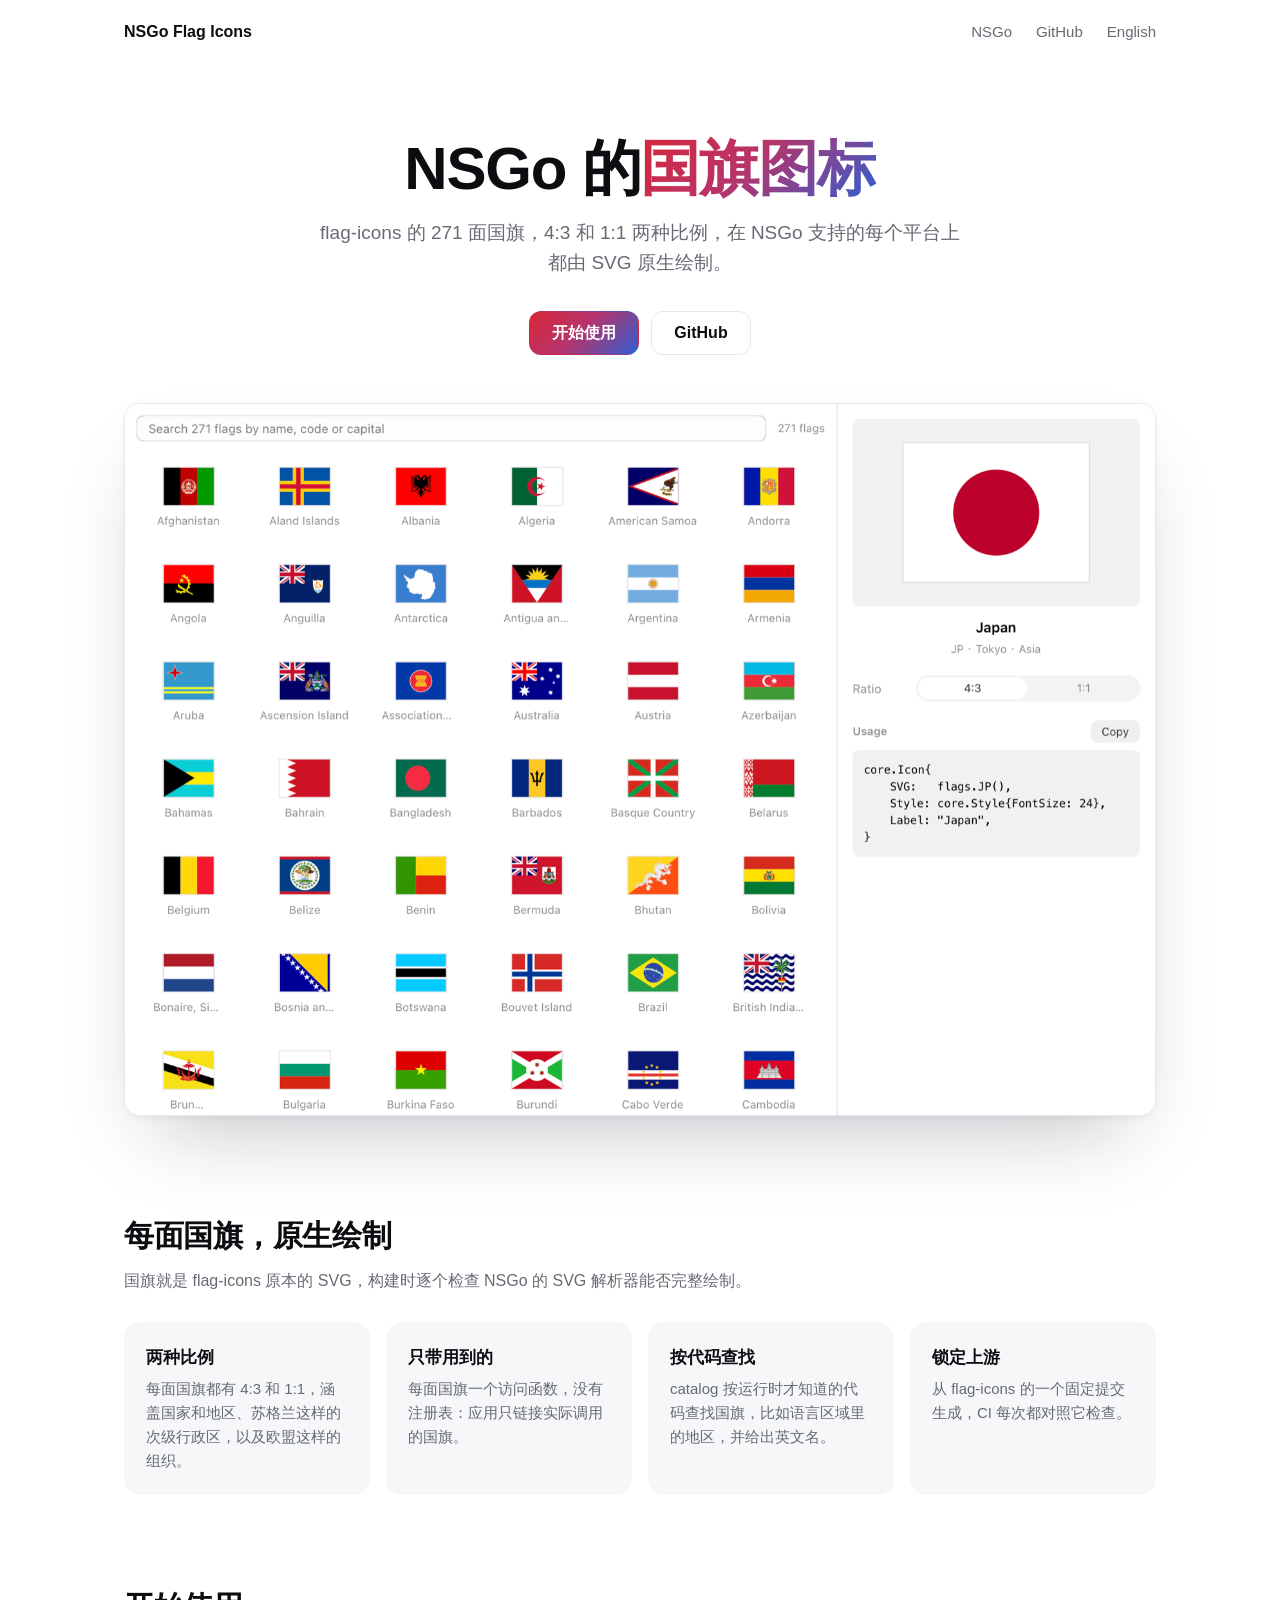
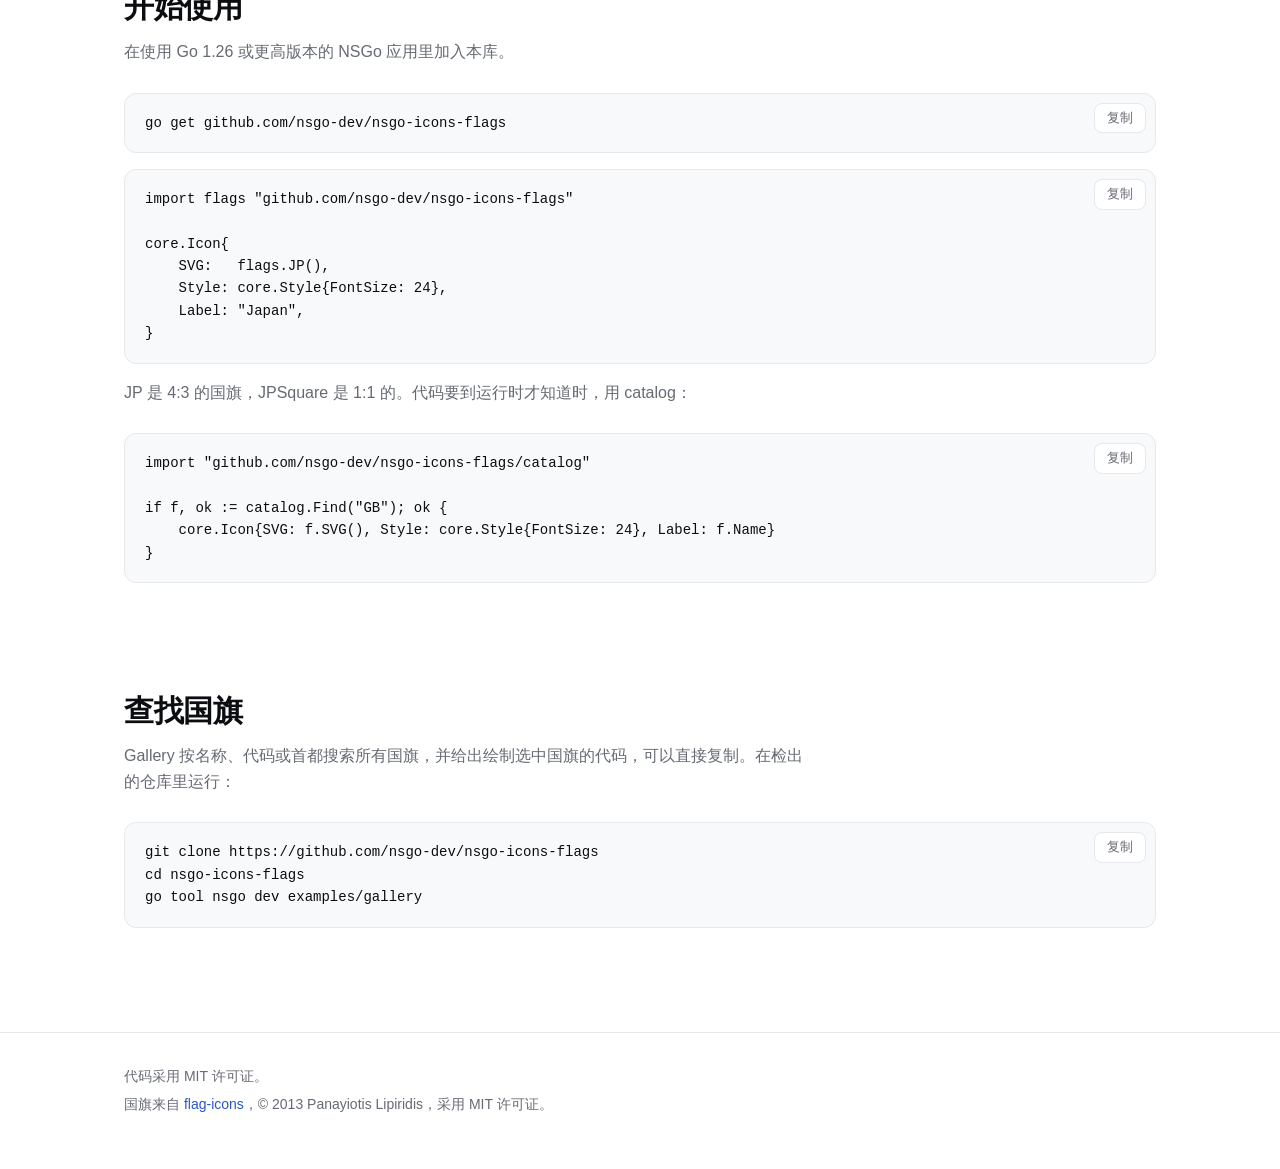
==== website/zh/index.html @ 1339c113 "feat: add a website on GitHub Pages" ====
<!doctype html>
<html lang="zh-CN">
<head>
  <meta charset="utf-8" />
  <meta name="viewport" content="width=device-width, initial-scale=1" />
  <title>NSGo 国旗图标</title>
  <meta name="description" content="把 flag-icons 的 271 面国旗带到 NSGo 原生应用，有 4:3 和 1:1 两种比例。" />
  <link rel="alternate" hreflang="en" href="../" />
  <link rel="stylesheet" href="../style.css" />
</head>
<body>
  <header>
    <div class="wrap">
      <a class="name" href="./">NSGo Flag Icons</a>
      <a href="https://github.com/nsgo-dev/nsgo">NSGo</a>
      <a href="https://github.com/nsgo-dev/nsgo-icons-flags">GitHub</a>
      <a href="../" hreflang="en" lang="en">English</a>
    </div>
  </header>

  <main>
    <div class="wrap hero">
      <h1>NSGo 的<span>国旗图标</span></h1>
      <p>flag-icons 的 271 面国旗，4:3 和 1:1 两种比例，在 NSGo 支持的每个平台上都由 SVG 原生绘制。</p>
      <div class="actions">
        <a class="button primary" href="#start">开始使用</a>
        <a class="button" href="https://github.com/nsgo-dev/nsgo-icons-flags">GitHub</a>
      </div>
    </div>

    <div class="wrap">
      <img class="shot" src="../assets/gallery.png" width="1600" height="1105"
        alt="Gallery：国旗网格，以及选中国旗和绘制它的代码" />
    </div>

    <section>
      <div class="wrap">
        <h2>每面国旗，原生绘制</h2>
        <p>国旗就是 flag-icons 原本的 SVG，构建时逐个检查 NSGo 的 SVG 解析器能否完整绘制。</p>
        <div class="features">
          <div><h3>两种比例</h3><p>每面国旗都有 4:3 和 1:1，涵盖国家和地区、苏格兰这样的次级行政区，以及欧盟这样的组织。</p></div>
          <div><h3>只带用到的</h3><p>每面国旗一个访问函数，没有注册表：应用只链接实际调用的国旗。</p></div>
          <div><h3>按代码查找</h3><p>catalog 按运行时才知道的代码查找国旗，比如语言区域里的地区，并给出英文名。</p></div>
          <div><h3>锁定上游</h3><p>从 flag-icons 的一个固定提交生成，CI 每次都对照它检查。</p></div>
        </div>
      </div>
    </section>

    <section id="start">
      <div class="wrap">
        <h2>开始使用</h2>
        <p>在使用 Go 1.26 或更高版本的 NSGo 应用里加入本库。</p>
        <div class="code">
          <pre>go get github.com/nsgo-dev/nsgo-icons-flags</pre>
          <button type="button" data-copied="已复制">复制</button>
        </div>
        <div class="code">
          <pre>import flags "github.com/nsgo-dev/nsgo-icons-flags"

core.Icon{
	SVG:   flags.JP(),
	Style: core.Style{FontSize: 24},
	Label: "Japan",
}</pre>
          <button type="button" data-copied="已复制">复制</button>
        </div>
        <p>JP 是 4:3 的国旗，JPSquare 是 1:1 的。代码要到运行时才知道时，用 catalog：</p>
        <div class="code">
          <pre>import "github.com/nsgo-dev/nsgo-icons-flags/catalog"

if f, ok := catalog.Find("GB"); ok {
	core.Icon{SVG: f.SVG(), Style: core.Style{FontSize: 24}, Label: f.Name}
}</pre>
          <button type="button" data-copied="已复制">复制</button>
        </div>
      </div>
    </section>

    <section>
      <div class="wrap">
        <h2>查找国旗</h2>
        <p>Gallery 按名称、代码或首都搜索所有国旗，并给出绘制选中国旗的代码，可以直接复制。在检出的仓库里运行：</p>
        <div class="code">
          <pre>git clone https://github.com/nsgo-dev/nsgo-icons-flags
cd nsgo-icons-flags
go tool nsgo dev examples/gallery</pre>
          <button type="button" data-copied="已复制">复制</button>
        </div>
      </div>
    </section>
  </main>

  <footer>
    <div class="wrap">
      <p>代码采用 MIT 许可证。</p>
      <p>国旗来自 <a href="https://github.com/lipis/flag-icons">flag-icons</a>，© 2013 Panayiotis Lipiridis，采用 MIT 许可证。</p>
    </div>
  </footer>
  <script src="../copy.js"></script>
</body>
</html>
---- website/style.css ----
/* The site of NSGo Flag Icons: one static page in English and one in Chinese, white with a red-to-blue accent, dark when the system is. */

:root {
  --bg: #ffffff;
  --soft: #f6f7f9;
  --border: #e7e8ec;
  --text: #0c0d10;
  --muted: #666a73;
  --blue: #2f5fd0;
  --blue-ink: #2a56c6;
  --gradient: linear-gradient(135deg, #d62839, #b8336a 45%, #2f5fd0);
  --code: #f8f9fb;
  --shadow: 0 2px 6px rgb(16 24 40 / 5%), 0 40px 80px -32px rgb(16 24 40 / 28%);
  color-scheme: light dark;
}

@media (prefers-color-scheme: dark) {
  :root {
    --bg: #0f1012;
    --soft: #17181b;
    --border: #2a2c31;
    --text: #f2f3f5;
    --muted: #9a9ea8;
    --blue-ink: #8fb0ff;
    --code: #17181b;
    --shadow: 0 40px 80px -32px rgb(0 0 0 / 60%);
  }
}

* { box-sizing: border-box; }

body {
  margin: 0;
  background: var(--bg);
  color: var(--text);
  font: 16px/1.6 -apple-system, BlinkMacSystemFont, "Segoe UI", "PingFang SC", "Microsoft YaHei", sans-serif;
  -webkit-font-smoothing: antialiased;
}

a { color: var(--blue-ink); text-decoration: none; }
a:hover { text-decoration: underline; }

code, pre { font: 14px/1.6 ui-monospace, SFMono-Regular, Menlo, Consolas, monospace; tab-size: 4; }

.wrap { max-width: 1080px; margin: 0 auto; padding: 0 24px; }

header .wrap {
  display: flex;
  align-items: center;
  gap: 24px;
  height: 64px;
}

header .name { font-weight: 600; color: var(--text); margin-right: auto; }
header a:not(.name) { color: var(--muted); font-size: 15px; }

.hero { text-align: center; padding: 72px 0 48px; }

.hero h1 {
  margin: 0 0 16px;
  font-size: clamp(36px, 6vw, 60px);
  line-height: 1.1;
  letter-spacing: -0.02em;
}

.hero h1 span {
  background: var(--gradient);
  -webkit-background-clip: text;
  background-clip: text;
  color: transparent;
}

.hero p { margin: 0 auto 32px; max-width: 640px; color: var(--muted); font-size: 19px; }

.actions { display: flex; justify-content: center; gap: 12px; flex-wrap: wrap; }

.button {
  display: inline-flex;
  align-items: center;
  height: 44px;
  padding: 0 22px;
  border-radius: 12px;
  font-weight: 600;
  border: 1px solid var(--border);
  color: var(--text);
}

.button:hover { text-decoration: none; background: var(--soft); }
.button.primary { background: var(--gradient); border-color: transparent; color: #fff; }
.button.primary:hover { filter: brightness(1.05); }

.shot {
  display: block;
  width: 100%;
  height: auto;
  margin: 0 auto 96px;
  border: 1px solid var(--border);
  border-radius: 16px;
  box-shadow: var(--shadow);
}

section { padding: 0 0 88px; }
section h2 { margin: 0 0 8px; font-size: 30px; letter-spacing: -0.01em; }
section > .wrap > p { margin: 0 0 28px; color: var(--muted); max-width: 680px; }

.features {
  display: grid;
  grid-template-columns: repeat(auto-fit, minmax(230px, 1fr));
  gap: 16px;
}

.features div { padding: 22px; border-radius: 16px; background: var(--soft); }
.features h3 { margin: 0 0 6px; font-size: 17px; }
.features p { margin: 0; color: var(--muted); font-size: 15px; }

.code { position: relative; margin: 0 0 16px; }

.code pre {
  margin: 0;
  padding: 18px 20px;
  overflow-x: auto;
  border: 1px solid var(--border);
  border-radius: 12px;
  background: var(--code);
}

.code button {
  position: absolute;
  top: 10px;
  right: 10px;
  padding: 4px 12px;
  border: 1px solid var(--border);
  border-radius: 8px;
  background: var(--bg);
  color: var(--muted);
  font: inherit;
  font-size: 13px;
  cursor: pointer;
}

footer { border-top: 1px solid var(--border); padding: 32px 0 48px; color: var(--muted); font-size: 14px; }
footer p { margin: 0 0 6px; }
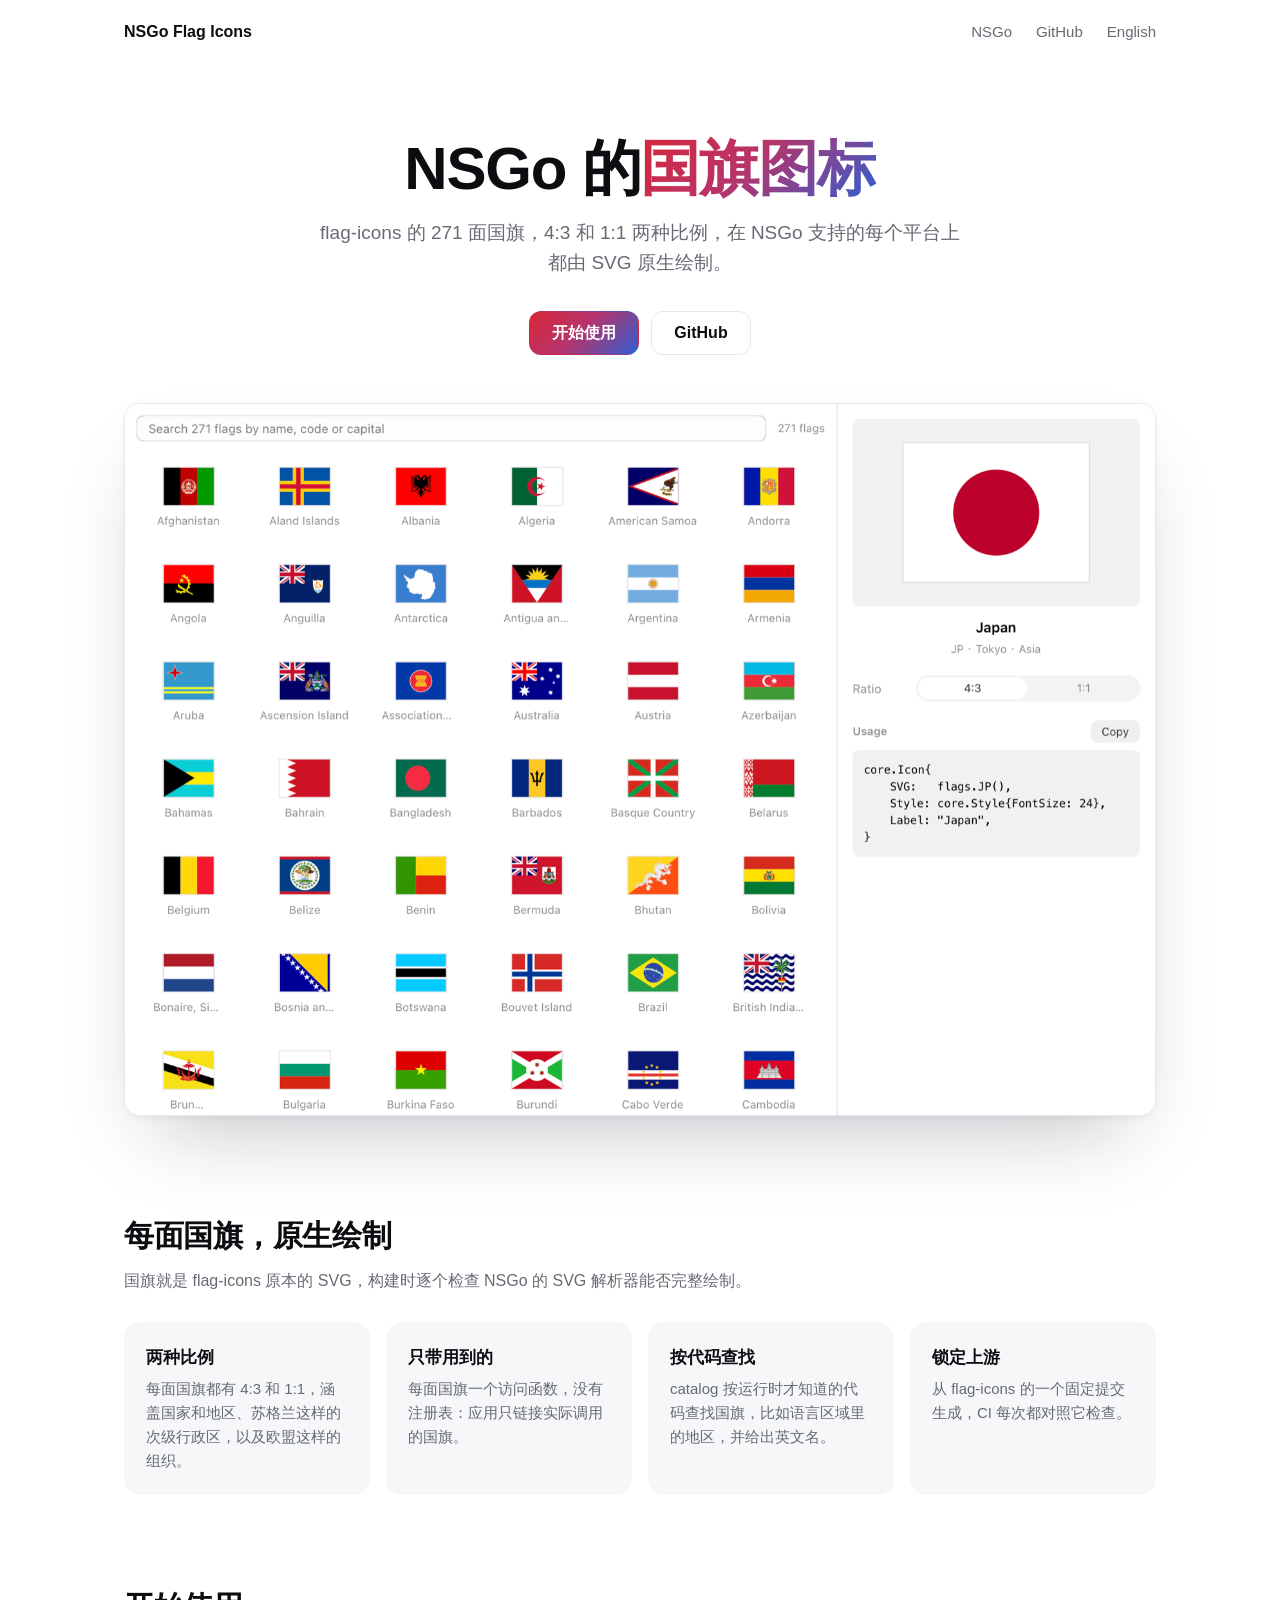
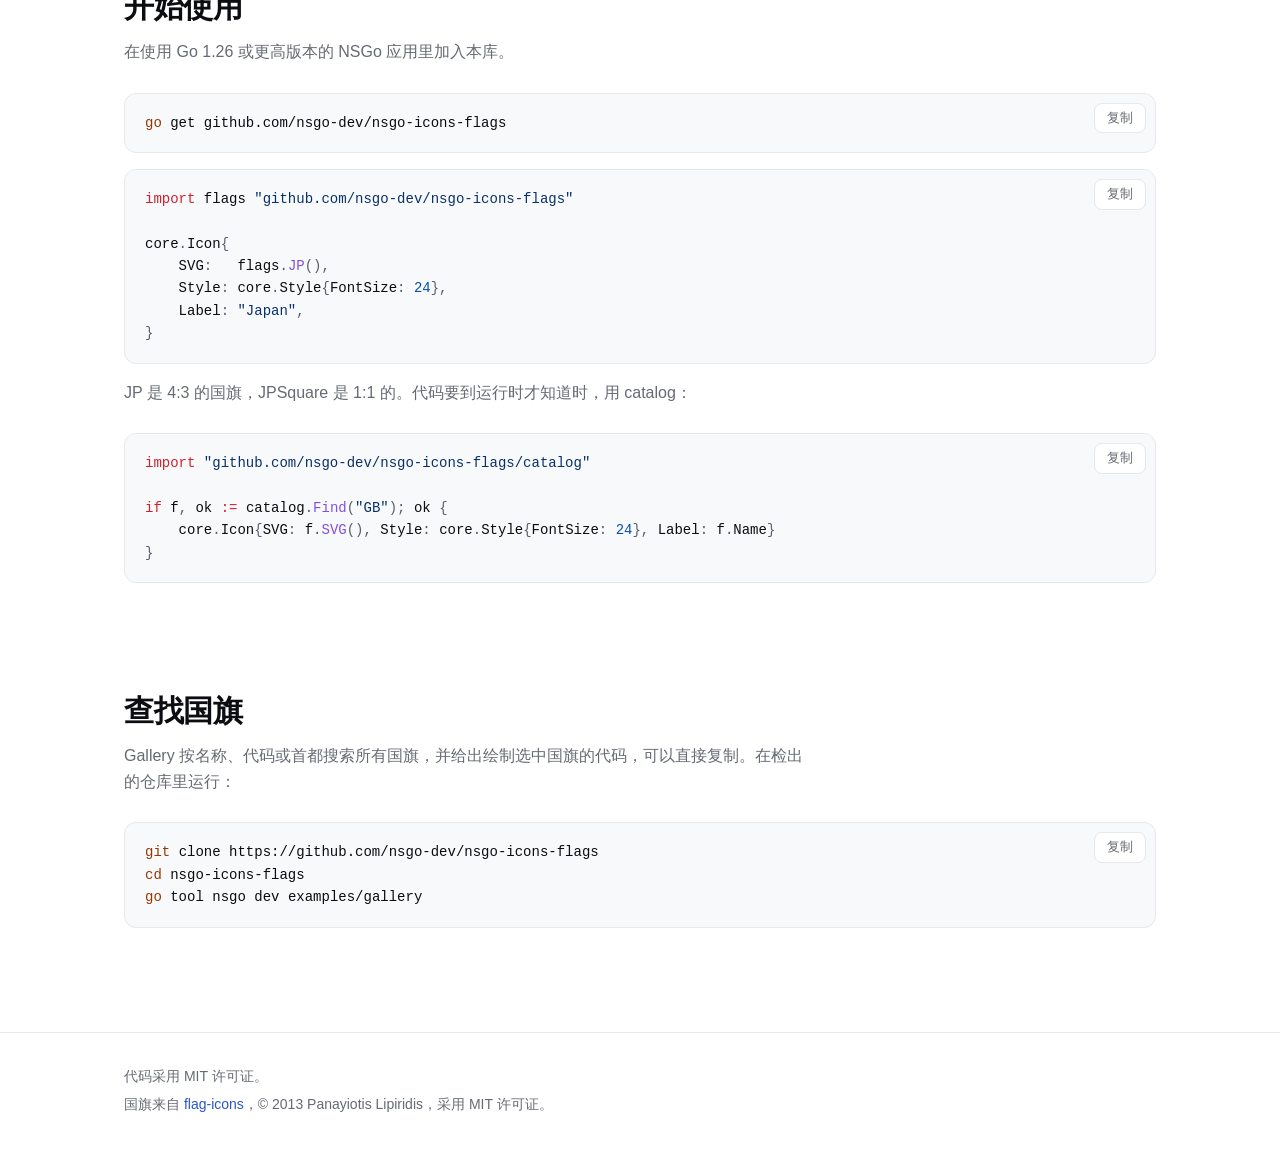
==== commit 6078d120: "feat: highlight the website's code blocks Highlight the Go and shell samples with Pygments when a pa" ====
--- a/website/zh/index.html
+++ b/website/zh/index.html
@@ -51,26 +51,26 @@
         <h2>开始使用</h2>
         <p>在使用 Go 1.26 或更高版本的 NSGo 应用里加入本库。</p>
         <div class="code">
-          <pre>go get github.com/nsgo-dev/nsgo-icons-flags</pre>
+          <pre class="bash"><span class="nb">go</span><span class="w"> </span>get<span class="w"> </span>github.com/nsgo-dev/nsgo-icons-flags</pre>
           <button type="button" data-copied="已复制">复制</button>
         </div>
         <div class="code">
-          <pre>import flags "github.com/nsgo-dev/nsgo-icons-flags"
+          <pre class="go"><span class="kn">import</span><span class="w"> </span><span class="nx">flags</span><span class="w"> </span><span class="s">&quot;github.com/nsgo-dev/nsgo-icons-flags&quot;</span>
 
-core.Icon{
-	SVG:   flags.JP(),
-	Style: core.Style{FontSize: 24},
-	Label: "Japan",
-}</pre>
+<span class="nx">core</span><span class="p">.</span><span class="nx">Icon</span><span class="p">{</span>
+<span class="w">	</span><span class="nx">SVG</span><span class="p">:</span><span class="w">   </span><span class="nx">flags</span><span class="p">.</span><span class="nf">JP</span><span class="p">(),</span>
+<span class="w">	</span><span class="nx">Style</span><span class="p">:</span><span class="w"> </span><span class="nx">core</span><span class="p">.</span><span class="nx">Style</span><span class="p">{</span><span class="nx">FontSize</span><span class="p">:</span><span class="w"> </span><span class="mi">24</span><span class="p">},</span>
+<span class="w">	</span><span class="nx">Label</span><span class="p">:</span><span class="w"> </span><span class="s">&quot;Japan&quot;</span><span class="p">,</span>
+<span class="p">}</span></pre>
           <button type="button" data-copied="已复制">复制</button>
         </div>
         <p>JP 是 4:3 的国旗，JPSquare 是 1:1 的。代码要到运行时才知道时，用 catalog：</p>
         <div class="code">
-          <pre>import "github.com/nsgo-dev/nsgo-icons-flags/catalog"
+          <pre class="go"><span class="kn">import</span><span class="w"> </span><span class="s">&quot;github.com/nsgo-dev/nsgo-icons-flags/catalog&quot;</span>
 
-if f, ok := catalog.Find("GB"); ok {
-	core.Icon{SVG: f.SVG(), Style: core.Style{FontSize: 24}, Label: f.Name}
-}</pre>
+<span class="k">if</span><span class="w"> </span><span class="nx">f</span><span class="p">,</span><span class="w"> </span><span class="nx">ok</span><span class="w"> </span><span class="o">:=</span><span class="w"> </span><span class="nx">catalog</span><span class="p">.</span><span class="nf">Find</span><span class="p">(</span><span class="s">&quot;GB&quot;</span><span class="p">);</span><span class="w"> </span><span class="nx">ok</span><span class="w"> </span><span class="p">{</span>
+<span class="w">	</span><span class="nx">core</span><span class="p">.</span><span class="nx">Icon</span><span class="p">{</span><span class="nx">SVG</span><span class="p">:</span><span class="w"> </span><span class="nx">f</span><span class="p">.</span><span class="nf">SVG</span><span class="p">(),</span><span class="w"> </span><span class="nx">Style</span><span class="p">:</span><span class="w"> </span><span class="nx">core</span><span class="p">.</span><span class="nx">Style</span><span class="p">{</span><span class="nx">FontSize</span><span class="p">:</span><span class="w"> </span><span class="mi">24</span><span class="p">},</span><span class="w"> </span><span class="nx">Label</span><span class="p">:</span><span class="w"> </span><span class="nx">f</span><span class="p">.</span><span class="nx">Name</span><span class="p">}</span>
+<span class="p">}</span></pre>
           <button type="button" data-copied="已复制">复制</button>
         </div>
       </div>
@@ -81,9 +81,9 @@
         <h2>查找国旗</h2>
         <p>Gallery 按名称、代码或首都搜索所有国旗，并给出绘制选中国旗的代码，可以直接复制。在检出的仓库里运行：</p>
         <div class="code">
-          <pre>git clone https://github.com/nsgo-dev/nsgo-icons-flags
-cd nsgo-icons-flags
-go tool nsgo dev examples/gallery</pre>
+          <pre class="bash"><span class="nb">git</span><span class="w"> </span>clone<span class="w"> </span>https://github.com/nsgo-dev/nsgo-icons-flags
+<span class="nb">cd</span><span class="w"> </span>nsgo-icons-flags
+<span class="nb">go</span><span class="w"> </span>tool<span class="w"> </span>nsgo<span class="w"> </span>dev<span class="w"> </span>examples/gallery</pre>
           <button type="button" data-copied="已复制">复制</button>
         </div>
       </div>
--- a/website/style.css
+++ b/website/style.css
@@ -11,6 +11,12 @@
   --gradient: linear-gradient(135deg, #d62839, #b8336a 45%, #2f5fd0);
   --code: #f8f9fb;
   --shadow: 0 2px 6px rgb(16 24 40 / 5%), 0 40px 80px -32px rgb(16 24 40 / 28%);
+  --code-keyword: #cf222e;
+  --code-string: #0a3069;
+  --code-number: #0550ae;
+  --code-func: #8250df;
+  --code-command: #953800;
+  --code-punct: #57606a;
   color-scheme: light dark;
 }
 
@@ -24,6 +30,12 @@
     --blue-ink: #8fb0ff;
     --code: #17181b;
     --shadow: 0 40px 80px -32px rgb(0 0 0 / 60%);
+    --code-keyword: #ff7b72;
+    --code-string: #a5d6ff;
+    --code-number: #79c0ff;
+    --code-func: #d2a8ff;
+    --code-command: #ffa657;
+    --code-punct: #8b949e;
   }
 }
 
@@ -124,6 +136,14 @@
   background: var(--code);
 }
 
+/* Token classes are Pygments' short names; the code blocks are highlighted once, when the page is written. */
+.code .k, .code .kn, .code .o { color: var(--code-keyword); }
+.code .s { color: var(--code-string); }
+.code .mi { color: var(--code-number); }
+.code .nf { color: var(--code-func); }
+.code .nb { color: var(--code-command); }
+.code .p { color: var(--code-punct); }
+
 .code button {
   position: absolute;
   top: 10px;
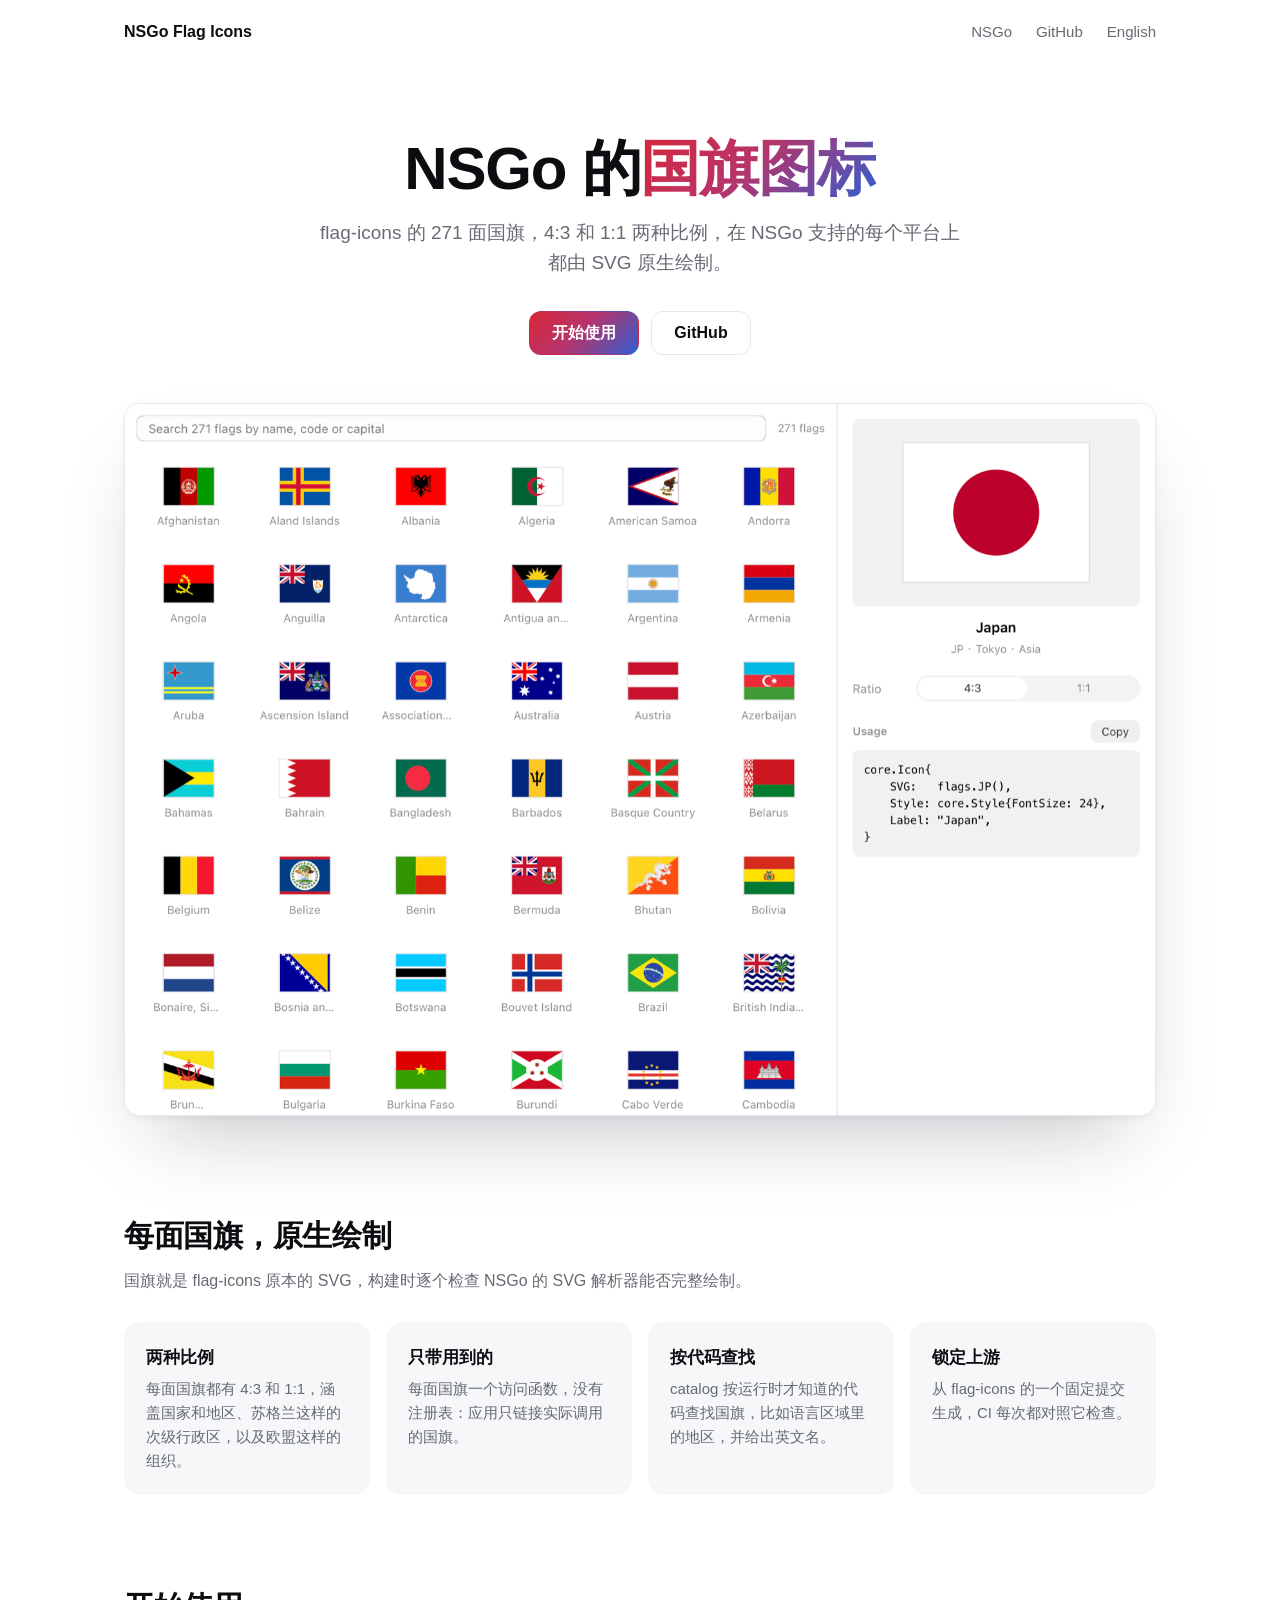
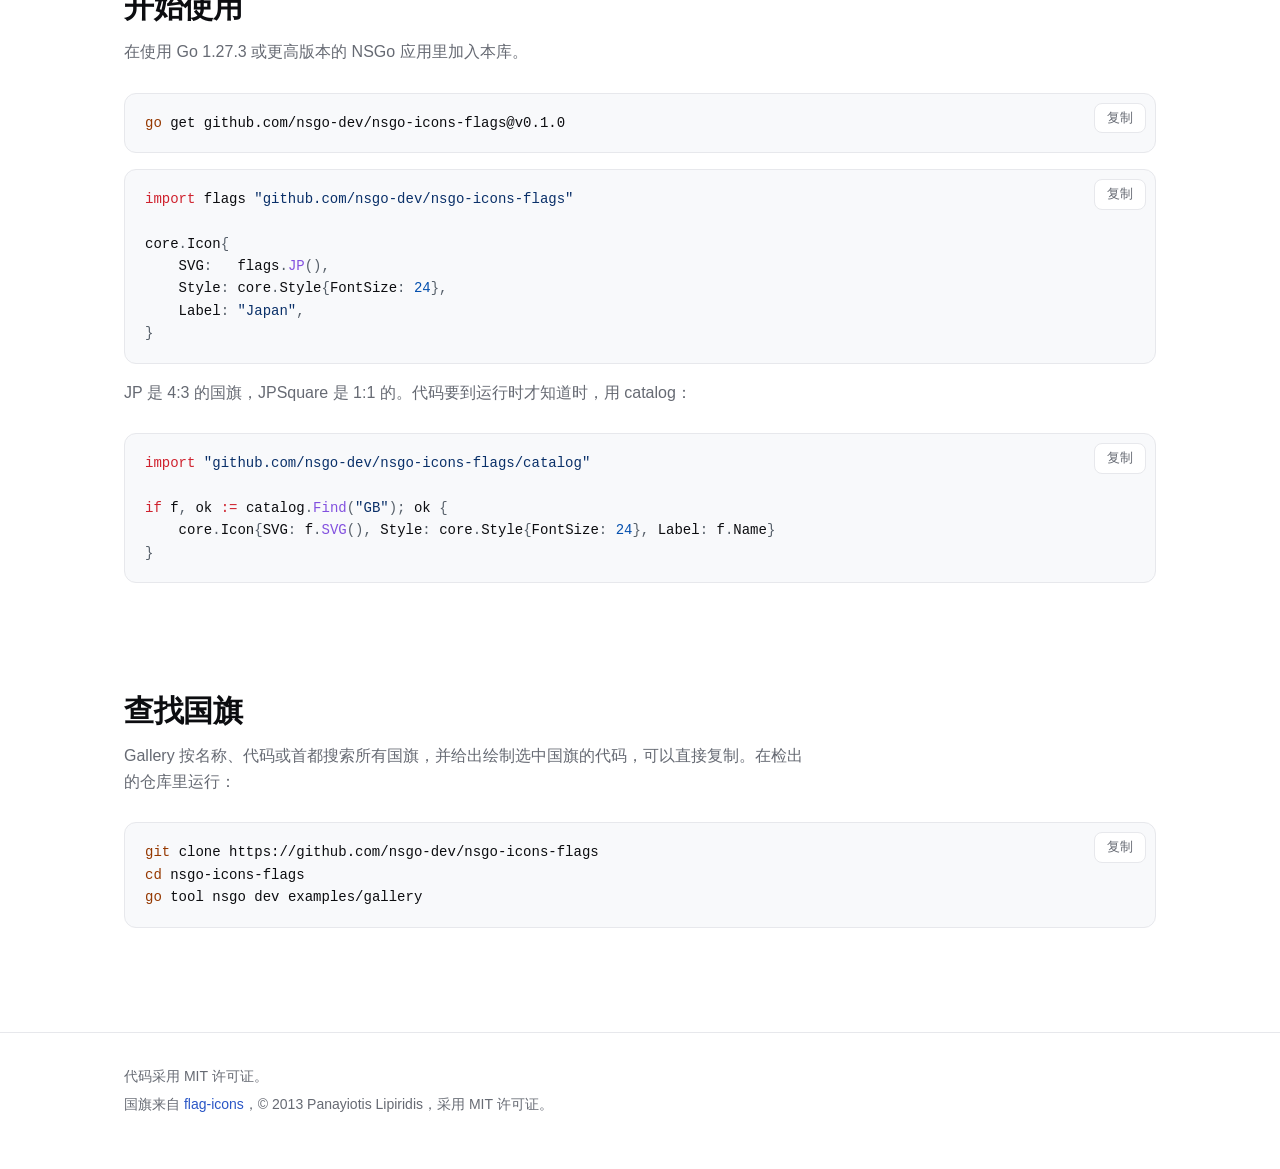
==== commit 04842dc3: "chore: require NSGo v0.3.4 and prepare v0.1.0 Move go.mod from an unreleased NSGo commit to the rele" ====
--- a/website/zh/index.html
+++ b/website/zh/index.html
@@ -4,8 +4,46 @@
   <meta charset="utf-8" />
   <meta name="viewport" content="width=device-width, initial-scale=1" />
   <title>NSGo 国旗图标</title>
-  <meta name="description" content="把 flag-icons 的 271 面国旗带到 NSGo 原生应用，有 4:3 和 1:1 两种比例。" />
-  <link rel="alternate" hreflang="en" href="../" />
+  <meta name="description" content="把 flag-icons 的 271 面国旗带到 NSGo 的 Go 应用里，有 4:3 和 1:1 两种比例，在 NSGo 支持的每个平台上都由 SVG 原生绘制。" />
+  <link rel="canonical" href="https://nsgo-dev.github.io/nsgo-icons-flags/zh/" />
+  <link rel="alternate" hreflang="en" href="https://nsgo-dev.github.io/nsgo-icons-flags/" />
+  <link rel="alternate" hreflang="zh-CN" href="https://nsgo-dev.github.io/nsgo-icons-flags/zh/" />
+  <link rel="alternate" hreflang="x-default" href="https://nsgo-dev.github.io/nsgo-icons-flags/" />
+  <link rel="icon" href="../favicon.ico" sizes="any" />
+  <link rel="icon" href="../favicon.svg" type="image/svg+xml" />
+  <link rel="apple-touch-icon" href="../apple-touch-icon.png" />
+  <meta name="theme-color" content="#ffffff" media="(prefers-color-scheme: light)" />
+  <meta name="theme-color" content="#0f1012" media="(prefers-color-scheme: dark)" />
+  <meta property="og:type" content="website" />
+  <meta property="og:site_name" content="NSGo Flag Icons" />
+  <meta property="og:title" content="NSGo 国旗图标" />
+  <meta property="og:description" content="flag-icons 的 271 面国旗，用于 NSGo 的 Go 应用，有 4:3 和 1:1 两种比例，由 SVG 原生绘制。" />
+  <meta property="og:url" content="https://nsgo-dev.github.io/nsgo-icons-flags/zh/" />
+  <meta property="og:image" content="https://nsgo-dev.github.io/nsgo-icons-flags/assets/og.png" />
+  <meta property="og:image:width" content="1200" />
+  <meta property="og:image:height" content="630" />
+  <meta property="og:image:alt" content="Flag Icons for NSGo，旁边是国旗网格" />
+  <meta property="og:locale" content="zh_CN" />
+  <meta property="og:locale:alternate" content="en_US" />
+  <meta name="twitter:card" content="summary_large_image" />
+  <meta name="twitter:title" content="NSGo 国旗图标" />
+  <meta name="twitter:description" content="flag-icons 的 271 面国旗，用于 NSGo 的 Go 应用，有 4:3 和 1:1 两种比例，由 SVG 原生绘制。" />
+  <meta name="twitter:image" content="https://nsgo-dev.github.io/nsgo-icons-flags/assets/og.png" />
+  <meta name="twitter:image:alt" content="Flag Icons for NSGo，旁边是国旗网格" />
+  <script type="application/ld+json">
+    {
+      "@context": "https://schema.org",
+      "@type": "SoftwareSourceCode",
+      "name": "NSGo Flag Icons",
+      "description": "flag-icons 的 271 面国旗，用于 NSGo 的 Go 应用，有 4:3 和 1:1 两种比例，由 SVG 原生绘制。",
+      "url": "https://nsgo-dev.github.io/nsgo-icons-flags/zh/",
+      "codeRepository": "https://github.com/nsgo-dev/nsgo-icons-flags",
+      "programmingLanguage": "Go",
+      "license": "https://opensource.org/licenses/MIT",
+      "image": "https://nsgo-dev.github.io/nsgo-icons-flags/assets/og.png",
+      "inLanguage": "zh-CN"
+    }
+  </script>
   <link rel="stylesheet" href="../style.css" />
 </head>
 <body>
@@ -49,9 +87,9 @@
     <section id="start">
       <div class="wrap">
         <h2>开始使用</h2>
-        <p>在使用 Go 1.26 或更高版本的 NSGo 应用里加入本库。</p>
+        <p>在使用 Go 1.27.3 或更高版本的 NSGo 应用里加入本库。</p>
         <div class="code">
-          <pre class="bash"><span class="nb">go</span><span class="w"> </span>get<span class="w"> </span>github.com/nsgo-dev/nsgo-icons-flags</pre>
+          <pre class="bash"><span class="nb">go</span><span class="w"> </span>get<span class="w"> </span>github.com/nsgo-dev/nsgo-icons-flags@v0.1.0</pre>
           <button type="button" data-copied="已复制">复制</button>
         </div>
         <div class="code">
